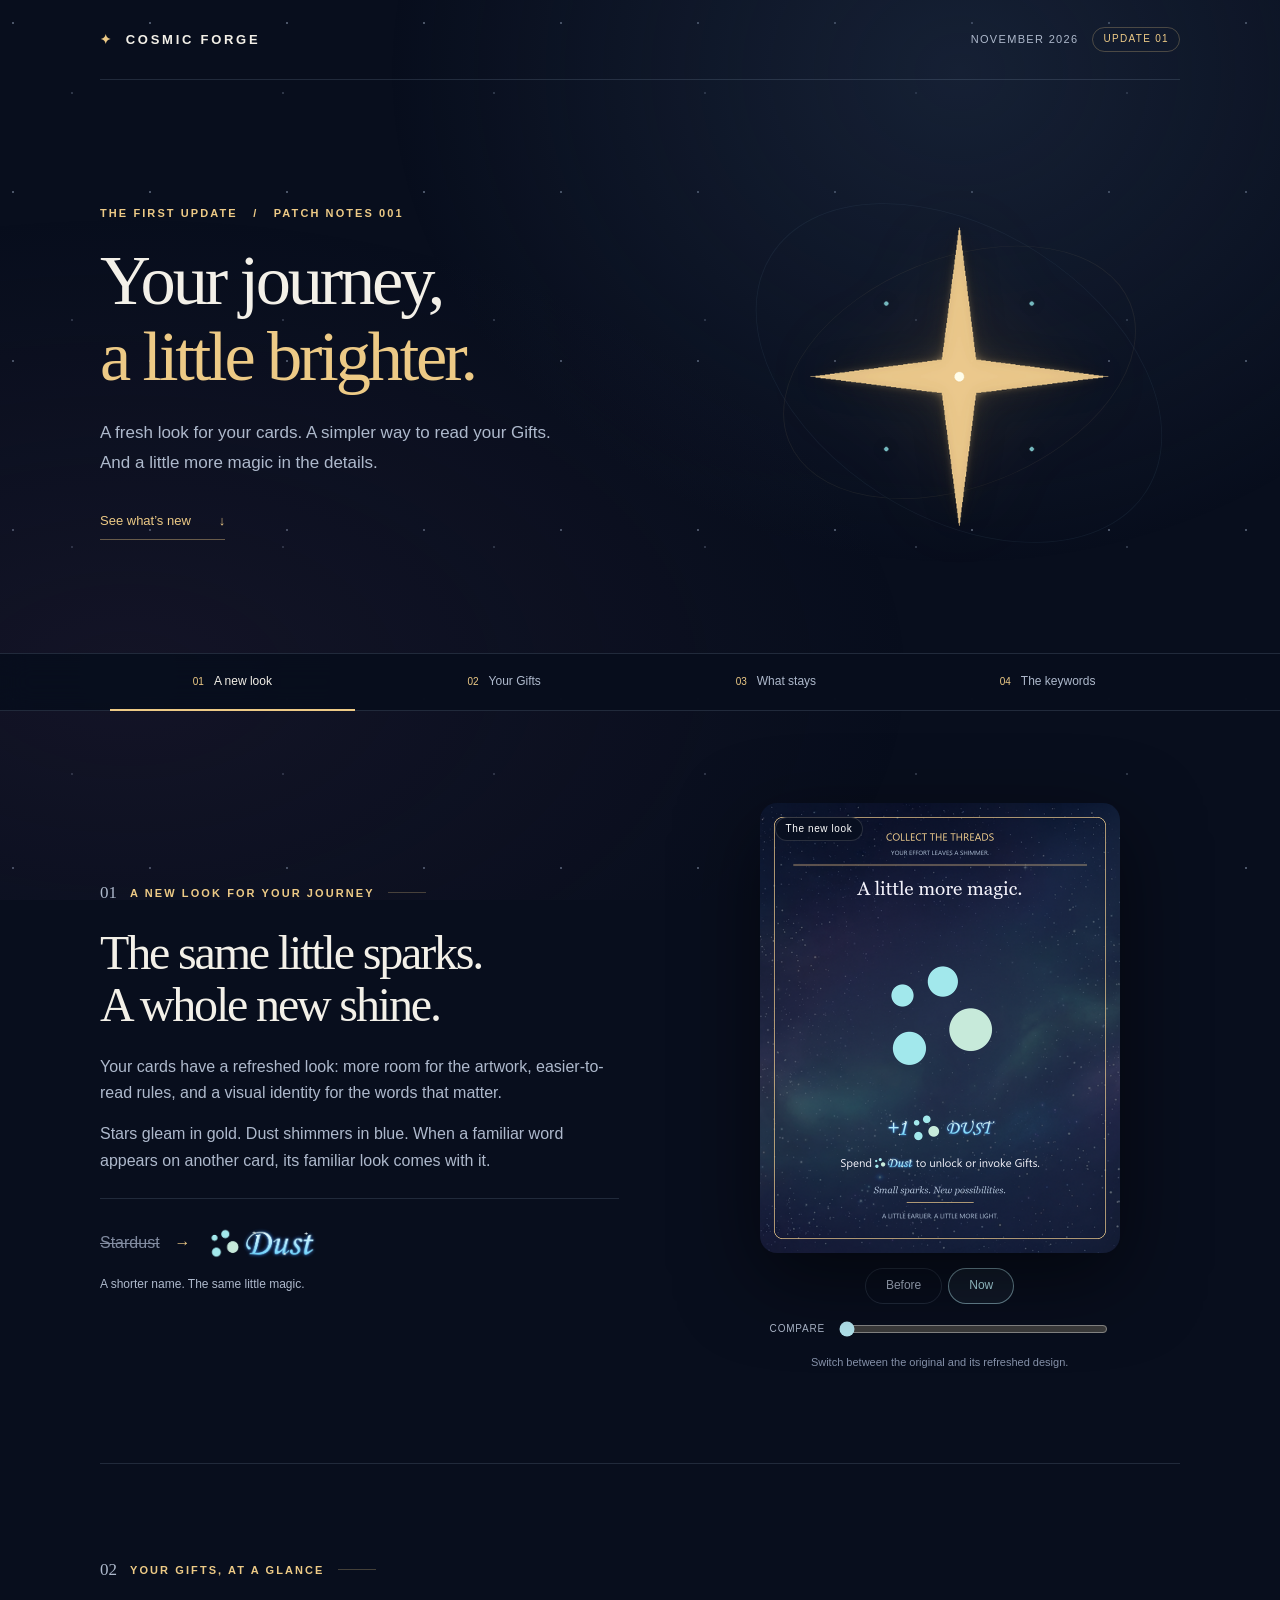
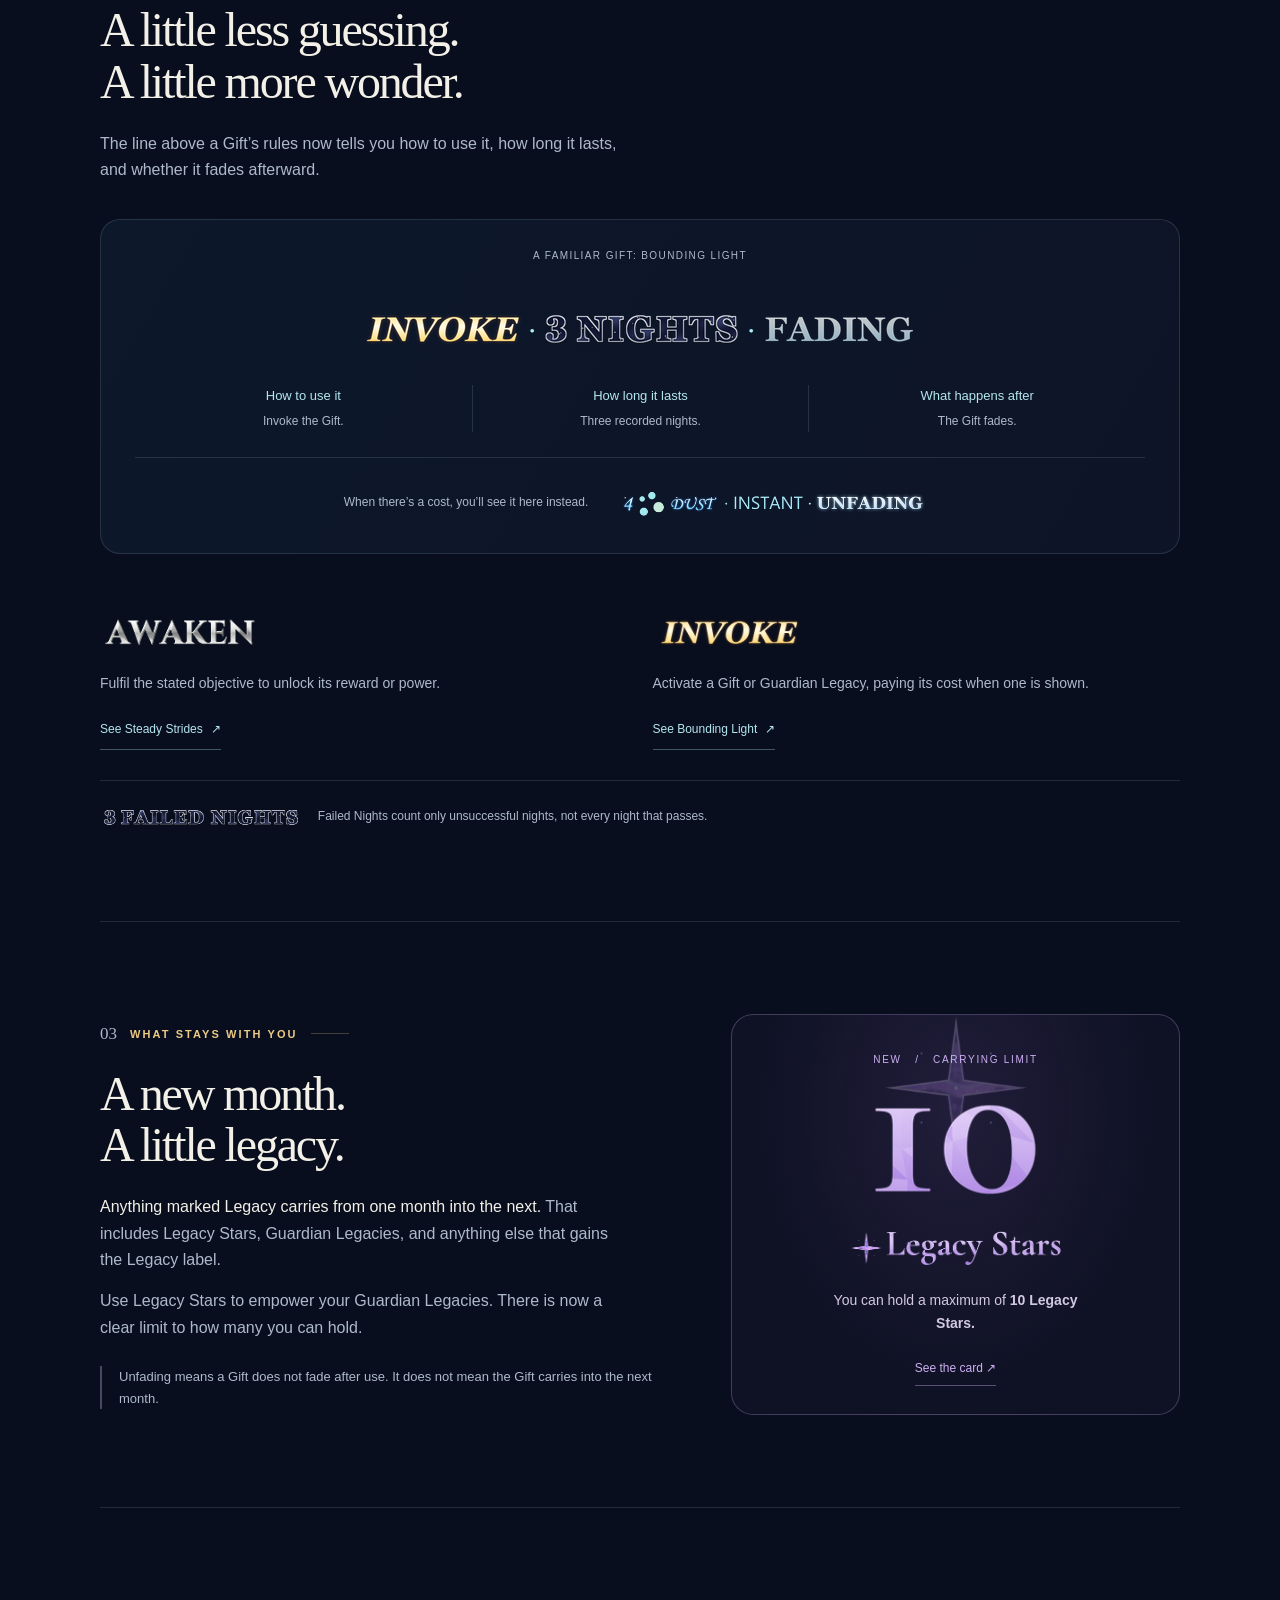
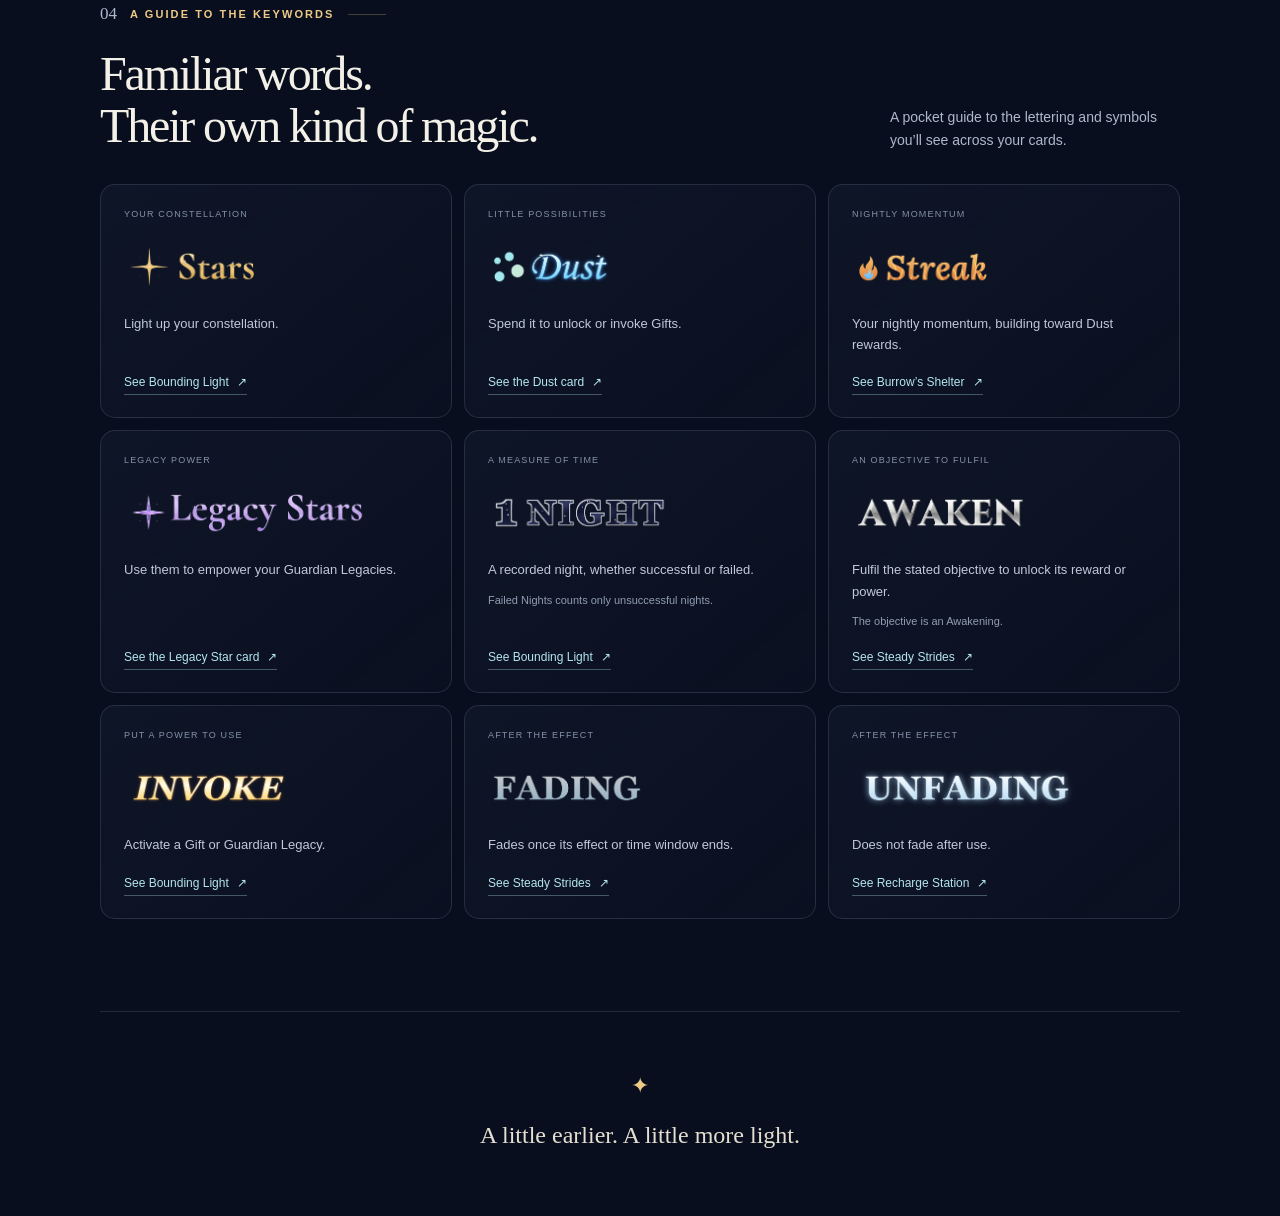
==== 001/index.html @ 2b16c1ec "Add card examples and permanent 001 patch-note URL Co-authored-by: Copilot App <223556219+Copilot@us" ====
<!doctype html>
<html lang="en">
<head>
  <meta charset="utf-8">
  <meta name="viewport" content="width=device-width, initial-scale=1">
  <meta name="color-scheme" content="dark">
  <title>Cosmic Forge - The first update</title>
  <style>
    :root{--bg:#080e1d;--ink:#f3f0e8;--muted:#aeb9cc;--gold:#edca86;--ice:#b4e6f0;--violet:#ceb0f5;--line:rgba(182,205,232,.15)}
    *{box-sizing:border-box}[hidden]{display:none!important}html{scroll-behavior:smooth;scroll-padding-top:96px}body{margin:0;background:var(--bg);color:var(--ink);font-family:"Segoe UI",Arial,sans-serif;font-size:16px;line-height:1.65}
    body:before{content:"";position:fixed;inset:0;pointer-events:none;z-index:-1;background:radial-gradient(ellipse at 75% 8%,#26365077,transparent 42%),radial-gradient(ellipse at 10% 75%,#33264244,transparent 48%),radial-gradient(1px 1px at 13px 23px,#d2e4ff55 99%,transparent) 0 0/137px 169px,radial-gradient(1px 1px at 72px 93px,#d2e4ff30 99%,transparent) 0 0/211px 227px}
    a{color:inherit;text-decoration:none}button,input{font:inherit}button{cursor:pointer}button:focus-visible,a:focus-visible,input:focus-visible{outline:2px solid var(--ice);outline-offset:6px}button{color:inherit}img{display:block;max-width:100%;height:auto}
    .shell{width:min(1080px,calc(100% - 64px));margin:auto}.masthead{display:flex;align-items:center;justify-content:space-between;gap:16px;padding:27px 0;border-bottom:1px solid var(--line)}
    .brand{font-size:13px;letter-spacing:.21em;font-weight:600}.brand i{font-style:normal;color:var(--gold);margin-right:12px}.edition{display:flex;align-items:center;gap:14px;color:var(--muted);font-size:11px;letter-spacing:.12em}
    .draft{border:1px solid #edca8644;color:var(--gold);padding:3px 10px;border-radius:20px;font-size:10px}
    .hero{display:grid;grid-template-columns:1.4fr 1fr;align-items:center;gap:20px;padding:72px 0 60px;position:relative}
    .eyebrow,.step{font-size:11px;letter-spacing:.19em;text-transform:uppercase;font-weight:600;color:var(--gold)}h1,h2,h3,p{margin:0}
    h1,h2{font-family:Georgia,"Times New Roman",serif;font-weight:400;letter-spacing:-.045em;line-height:1.08}h1{font-size:clamp(44px,5.5vw,74px);margin:20px 0 24px}h1 em{font-style:normal;color:var(--gold)}
    .intro{font-size:17px;max-width:470px;color:var(--muted);line-height:1.75}.start{display:inline-flex;align-items:center;gap:28px;border-bottom:1px solid #edca8666;padding:8px 0;margin-top:24px;font-size:13px;color:var(--gold)}
    .hero-art{position:relative;display:grid;place-items:center;aspect-ratio:1}.hero-art:before,.hero-art:after{content:"";position:absolute;border:1px solid #dfc68914;border-radius:50%;width:83%;height:83%;transform:rotate(-22deg) scaleY(.62)}
    .hero-art:after{width:100%;height:100%;transform:rotate(32deg) scaleY(.65);border-color:#a3d5ff10}.hero-art img{width:100%;filter:drop-shadow(0 0 40px #d6a44926);animation:float 8s ease-in-out infinite}
    @keyframes float{50%{transform:translateY(-9px)}}.chapter-nav{position:sticky;top:0;z-index:5;background:#080e1df2;backdrop-filter:blur(14px);border-block:1px solid var(--line)}
    .chapter-nav .shell{display:flex;gap:7px;justify-content:space-between}.chapter-nav a{flex:1;padding:18px 10px;font-size:12px;color:var(--muted);text-align:center;position:relative;white-space:nowrap}
    .chapter-nav a span{color:var(--gold);font-size:10px;margin-right:10px}.chapter-nav a:hover,.chapter-nav a[aria-current="true"]{color:var(--ink)}
    .chapter-nav a[aria-current="true"]:after{content:"";height:2px;background:var(--gold);position:absolute;bottom:-1px;left:10px;right:10px}.progress{height:2px;position:absolute;bottom:-2px;left:0;background:var(--ice);width:0}
    section.chapter{padding:92px 0;border-bottom:1px solid var(--line)}.step{display:flex;align-items:center;gap:13px;margin-bottom:20px}.step b{font-family:Georgia,serif;font-size:17px;font-weight:400;letter-spacing:0;color:var(--muted)}.step:after{content:"";width:38px;height:1px;background:#edca8644}
    h2{font-size:clamp(34px,4vw,48px);margin-bottom:23px;max-width:600px}.body-copy{color:var(--muted);max-width:530px}.body-copy + .body-copy{margin-top:15px}.split{display:grid;grid-template-columns:1.08fr 1fr;gap:80px;align-items:center}
    .comparison-wrap{max-width:360px;width:100%;margin:auto}.comparison{position:relative;aspect-ratio:4/5;border-radius:17px;overflow:hidden;box-shadow:0 25px 80px #0008;--reveal:0%}
    .comparison img{width:100%;height:100%;object-fit:contain}.comparison .old{position:absolute;inset:0;clip-path:inset(0 calc(100% - var(--reveal)) 0 0)}
    .comparison-label{position:absolute;top:14px;left:15px;z-index:1;background:#090f20de;border:1px solid #fff2;border-radius:20px;padding:3px 10px;font-size:10px;letter-spacing:.06em;color:#fff}
    .divider{position:absolute;top:0;bottom:0;left:var(--reveal);width:1px;background:#fff9;pointer-events:none;opacity:0}.comparison[data-comparing="true"] .divider{opacity:1}
    .compare-controls{display:flex;justify-content:center;gap:6px;padding-top:15px}.compare-controls button{background:none;border:1px solid var(--line);color:var(--muted);padding:7px 20px;border-radius:30px;font-size:12px}
    .compare-controls button[aria-pressed="true"]{border-color:#b4e6f088;background:#b4e6f00e;color:var(--ice)}.slider-label{display:flex;align-items:center;gap:12px;font-size:10px;letter-spacing:.08em;color:var(--muted);margin:15px 10px 0}
    .slider-label input{min-width:0;flex:1;width:100%;accent-color:var(--ice)}.rename{display:flex;flex-wrap:wrap;align-items:center;gap:15px;padding:20px 0 0;margin-top:24px;border-top:1px solid var(--line)}
    .rename del{color:#818ba0;font-size:16px}.rename span{color:var(--gold)}.rename img{height:49px;width:auto}.rename small{flex-basis:100%;color:var(--muted);font-size:12px;margin-top:-8px}
    .caption{font-size:11px;color:#8591a9;text-align:center;margin-top:14px}.gift-header{max-width:600px}.usage-panel{margin-top:36px;border:1px solid var(--line);border-radius:20px;background:linear-gradient(120deg,#101e33aa,#11182caa);padding:28px 34px}
    .example-label{font-size:10px;letter-spacing:.14em;color:var(--muted);text-transform:uppercase;text-align:center;margin-bottom:20px}.usage-art{width:min(610px,100%);margin:0 auto}
    .usage-explain{display:grid;grid-template-columns:repeat(3,1fr);text-align:center;margin-top:15px}.usage-explain div{padding:0 14px;color:var(--muted);font-size:13px}.usage-explain div + div{border-left:1px solid var(--line)}
    .usage-explain strong{display:block;color:var(--ice);font-weight:500;font-size:13px;margin-bottom:4px}.usage-explain small{font-size:12px}.paid-example{display:flex;align-items:center;justify-content:center;flex-wrap:wrap;gap:18px;border-top:1px solid var(--line);margin-top:25px;padding-top:22px}
    .paid-example span{font-size:12px;color:var(--muted);max-width:260px}.paid-example img{width:330px;max-width:100%}.action-pair{display:grid;grid-template-columns:1fr 1fr;gap:25px;margin-top:30px}
    .action-pair article{padding:24px 0 0}.action-pair img{height:49px;width:auto;margin-bottom:15px}.action-pair p{font-size:14px;color:var(--muted)}
    .night-note{display:flex;align-items:center;gap:16px;flex-wrap:wrap;margin-top:30px;padding-top:25px;border-top:1px solid var(--line);font-size:12px;color:var(--muted)}
    .night-note img{height:23px;width:auto}.legacy-layout{display:grid;grid-template-columns:1.25fr 1fr;gap:70px;align-items:center}.legacy-copy strong{color:var(--ink);font-weight:500}
    .cap-card{position:relative;isolation:isolate;overflow:hidden;padding:37px 30px 28px;border:1px solid #ceb0f544;border-radius:22px;text-align:center;background:radial-gradient(ellipse at 50% 24%,#69509233,transparent 64%),#18162b88}
    .cap-card .legacy-art{position:absolute;inset:-30px auto auto 50%;transform:translateX(-50%);width:210px;opacity:.25;z-index:-1}
    .new-rule{font-size:10px;color:var(--violet);letter-spacing:.17em}.ten{height:119px;width:auto;margin:22px auto 15px}.legacy-name{height:49px;width:auto;margin:auto;max-width:100%;object-fit:contain}
    .cap-text{margin-top:16px;font-size:14px;color:#d3c9e4;max-width:250px;margin-inline:auto}.card-button{border:0;border-bottom:1px solid #ceb0f566;background:none;color:var(--violet);font-size:12px;padding:6px 0;margin-top:18px}
    .card-link{display:inline-flex;align-items:center;gap:8px;align-self:flex-start;min-height:40px;margin-top:14px;border-bottom:1px solid #b4e6f055;color:var(--ice);font-size:12px;line-height:1.5}.card-link:hover{color:var(--ink);border-color:var(--ice)}a.card-button{display:inline-block}
    .legacy-warning{margin-top:25px;padding-left:17px;border-left:2px solid #ceb0f555;color:var(--muted);font-size:13px}.index-intro{display:flex;align-items:end;justify-content:space-between;gap:20px;margin-bottom:32px}
    .index-intro h2{margin-bottom:0}.index-intro p{font-size:14px;color:var(--muted);max-width:290px}.keyword-grid{display:grid;grid-template-columns:repeat(3,minmax(0,1fr));gap:12px}
    .keyword{display:flex;flex-direction:column;border:1px solid var(--line);border-radius:15px;padding:22px 23px;background:linear-gradient(140deg,#18223766,#14162a44);transition:border-color .2s,transform .2s}.keyword .card-link{margin-top:auto;padding-top:15px}.keyword .keyword-image{align-self:flex-start}
    .keyword:hover{border-color:#d9c59866;transform:translateY(-3px)}.keyword-kind{font-size:9px;letter-spacing:.13em;color:#8592aa;text-transform:uppercase;margin-bottom:18px}
    .keyword-image{height:54px;width:auto;max-width:100%;object-fit:contain;object-position:left;margin-bottom:19px}.keyword p{font-size:13px;line-height:1.65;color:#c1c9d8}.keyword small{display:block;margin-top:10px;color:#919db1;font-size:11px}
    .closing{padding:56px 0 48px;text-align:center}.closing .closing-star{color:var(--gold);font-size:22px}.closing p{font-family:Georgia,serif;font-size:24px;margin:12px 0;color:#e5dfd1}
    dialog{background:#070c18;border:1px solid #cbb3e650;border-radius:18px;padding:18px;max-width:min(660px,94vw);max-height:94dvh;color:var(--ink)}
    dialog::backdrop{background:#030712dd;backdrop-filter:blur(8px)}dialog img{max-height:78dvh;width:auto;margin:auto;border-radius:10px}dialog form{text-align:right;margin-bottom:12px}dialog button{background:#232437;border:1px solid var(--line);border-radius:20px;padding:6px 15px;font-size:12px}
    .dialog-toolbar{display:flex;align-items:center;justify-content:space-between;gap:18px;margin-bottom:12px}.dialog-toolbar h3{font-size:14px;color:var(--ice);font-weight:500}.dialog-toolbar form{margin:0;flex-shrink:0}.card-status{padding:25px 15px;text-align:center;color:var(--muted);font-size:13px}.card-status a{color:var(--ice);text-decoration:underline}
    @media(max-width:850px){.split{gap:38px}.legacy-layout{gap:35px}.hero{gap:0}.keyword{padding:20px 18px}.keyword-image{height:44px}.shell{width:calc(100% - 40px)}.chapter-nav a span{margin-right:6px}}
    @media(max-width:620px){body{font-size:15px}.shell{width:calc(100% - 36px)}.masthead{padding:20px 0}.brand{font-size:10px;letter-spacing:.14em}.edition{font-size:9px;gap:8px}.edition .date{display:none}
      .hero{padding:42px 0 32px;display:block}.hero-copy{position:relative;z-index:1}.hero-art{position:absolute;width:165px;right:8px;top:8px;opacity:.5}.hero .eyebrow{padding-right:105px;max-width:260px;font-size:9px}
      h1{font-size:47px;margin:23px 0 21px;max-width:350px}.intro{font-size:15px;max-width:310px}.start{margin-top:18px}.chapter-nav .shell{width:100%;gap:0}.chapter-nav a{font-size:10px;padding:16px 3px}.chapter-nav a span{display:none}
      section.chapter{padding:55px 0}.step{font-size:10px;margin-bottom:17px}h2{font-size:36px}.split,.legacy-layout{grid-template-columns:1fr;gap:32px}.comparison-wrap{max-width:340px}
      .rename{margin-top:22px}.usage-panel{padding:23px 12px;margin-top:26px;border-radius:15px}.usage-explain div{padding:0 7px}.usage-explain strong{font-size:11px}.usage-explain small{font-size:10px;line-height:1.4;display:block}
      .usage-art{width:100%}.paid-example{gap:8px}.paid-example span{max-width:none;text-align:center;font-size:11px}.paid-example img{width:280px}.action-pair{gap:22px;margin-top:15px}.action-pair img{height:40px;object-fit:contain;object-position:left}.action-pair p{font-size:13px}
      .night-note{gap:10px;margin-top:22px;padding-top:20px}.night-note img{height:21px}.cap-card{width:100%;max-width:380px;margin:auto}.index-intro{display:block}.index-intro p{margin-top:19px;max-width:none}
      .keyword-grid{grid-template-columns:repeat(2,minmax(0,1fr));gap:9px}.keyword{padding:18px 13px}.keyword-image{height:40px;margin-bottom:13px}.keyword-kind{font-size:8px;letter-spacing:.09em;margin-bottom:12px}.keyword p{font-size:12px}.keyword small{font-size:10px}
      .keyword:nth-child(4){grid-column:1/-1;order:1}.keyword:nth-child(n+6){order:2}.closing{padding:40px 0}.closing p{font-size:20px}
    }
    @media(prefers-reduced-motion:reduce){html{scroll-behavior:auto}.hero-art img{animation:none}.keyword{transition:none}}
    @media print{.chapter-nav,.draft,.compare-controls,.slider-label,.start,.card-button,.card-link{display:none}body{background:#080e1d;print-color-adjust:exact}section.chapter{break-inside:avoid}.hero-art img{animation:none}}
  </style>
</head>
<body>
  <header class="shell masthead">
    <a class="brand" href="#top"><i aria-hidden="true">&#10022;</i>COSMIC FORGE</a>
    <div class="edition"><span class="date">NOVEMBER 2026</span><span class="draft">UPDATE 01</span></div>
  </header>
  <main id="top">
    <div class="shell hero">
      <div class="hero-copy">
        <p class="eyebrow">The first update &nbsp; / &nbsp; Patch notes 001</p>
        <h1>Your journey,<br><em>a little brighter.</em></h1>
        <p class="intro">A fresh look for your cards. A simpler way to read your Gifts. And a little more magic in the details.</p>
        <a class="start" href="#look">See what&rsquo;s new <span aria-hidden="true">&#8595;</span></a>
      </div>
      <div class="hero-art" aria-hidden="true"><img src="../assets/hero-star.png" alt="" width="580" height="560"></div>
    </div>
    <nav class="chapter-nav" aria-label="Patch-note chapters">
      <div class="shell">
        <a href="#look" aria-current="true"><span>01</span>A new look</a>
        <a href="#gifts"><span>02</span>Your Gifts</a>
        <a href="#legacy"><span>03</span>What stays</a>
        <a href="#keywords"><span>04</span>The keywords</a>
      </div>
      <div class="progress" aria-hidden="true"></div>
    </nav>
    <div class="shell">
      <section class="chapter" id="look" aria-labelledby="look-title">
        <div class="split">
          <div>
            <div class="step"><b>01</b>A new look for your journey</div>
            <h2 id="look-title">The same little sparks.<br>A whole new shine.</h2>
            <p class="body-copy">Your cards have a refreshed look: more room for the artwork, easier-to-read rules, and a visual identity for the words that matter.</p>
            <p class="body-copy">Stars gleam in gold. Dust shimmers in blue. When a familiar word appears on another card, its familiar look comes with it.</p>
            <div class="rename">
              <del>Stardust</del><span aria-hidden="true">&#8594;</span>
              <img src="../assets/word-dust.png" alt="Dust">
              <small>A shorter name. The same little magic.</small>
            </div>
          </div>
          <figure class="comparison-wrap">
            <div class="comparison" id="comparison">
              <img src="../assets/dust-now.png" alt="The refreshed Dust card, with cyan lettering and a four-dot resource icon." width="720" height="900">
              <img class="old" src="../assets/dust-before.png" alt="The original Stardust card, with its original plain gold reward line." width="720" height="900">
              <span class="comparison-label" id="comparison-label">The new look</span><span class="divider" aria-hidden="true"></span>
            </div>
            <div class="compare-controls" role="group" aria-label="Choose a card version">
              <button type="button" data-position="100" aria-pressed="false">Before</button>
              <button type="button" data-position="0" aria-pressed="true">Now</button>
            </div>
            <label class="slider-label">COMPARE<input id="comparison-range" type="range" min="0" max="100" value="0" aria-label="Amount of the original card revealed"></label>
            <figcaption class="caption">Switch between the original and its refreshed design.</figcaption>
          </figure>
        </div>
      </section>
      <section class="chapter" id="gifts" aria-labelledby="gift-title">
        <div class="gift-header">
          <div class="step"><b>02</b>Your Gifts, at a glance</div>
          <h2 id="gift-title">A little less guessing.<br>A little more wonder.</h2>
          <p class="body-copy">The line above a Gift&rsquo;s rules now tells you how to use it, how long it lasts, and whether it fades afterward.</p>
        </div>
        <div class="usage-panel">
          <p class="example-label">A familiar Gift: Bounding Light</p>
          <img class="usage-art" src="../assets/gift-usage.png" alt="Invoke, 3 Nights, Fading">
          <div class="usage-explain">
            <div><strong>How to use it</strong><small>Invoke the Gift.</small></div>
            <div><strong>How long it lasts</strong><small>Three recorded nights.</small></div>
            <div><strong>What happens after</strong><small>The Gift fades.</small></div>
          </div>
          <div class="paid-example">
            <span>When there&rsquo;s a cost, you&rsquo;ll see it here instead.</span>
            <img src="../assets/paid-usage.png" alt="Recharge Station: 4 Dust, Instant, Unfading">
          </div>
        </div>
        <div class="action-pair">
          <article><img src="../assets/word-awaken.png" alt="Awaken"><p>Fulfil the stated objective to unlock its reward or power.</p><a class="card-link" href="../assets/steady-strides.png" data-card-title="Steady Strides">See Steady Strides <span aria-hidden="true">&#8599;</span></a></article>
          <article><img src="../assets/word-invoke.png" alt="Invoke"><p>Activate a Gift or Guardian Legacy, paying its cost when one is shown.</p><a class="card-link" href="../assets/bounding-light.png" data-card-title="Bounding Light">See Bounding Light <span aria-hidden="true">&#8599;</span></a></article>
        </div>
        <div class="night-note"><img src="../assets/word-failed-nights.png" alt="3 Failed Nights"><span>Failed Nights count only unsuccessful nights, not every night that passes.</span></div>
      </section>
      <section class="chapter" id="legacy" aria-labelledby="legacy-title">
        <div class="legacy-layout">
          <div class="legacy-copy">
            <div class="step"><b>03</b>What stays with you</div>
            <h2 id="legacy-title">A new month.<br>A little legacy.</h2>
            <p class="body-copy"><strong>Anything marked Legacy carries from one month into the next.</strong> That includes Legacy Stars, Guardian Legacies, and anything else that gains the Legacy label.</p>
            <p class="body-copy">Use Legacy Stars to empower your Guardian Legacies. There is now a clear limit to how many you can hold.</p>
            <p class="legacy-warning">Unfading means a Gift does not fade after use. It does not mean the Gift carries into the next month.</p>
          </div>
          <div class="cap-card">
            <img class="legacy-art" src="../assets/legacy-art.png" alt="" aria-hidden="true">
            <p class="new-rule">NEW &nbsp; / &nbsp; CARRYING LIMIT</p>
            <img class="ten" src="../assets/legacy-ten.png" alt="10">
            <img class="legacy-name" src="../assets/word-legacy-stars.png" alt="Legacy Stars">
            <p class="cap-text">You can hold a maximum of <strong>10 Legacy Stars.</strong></p>
            <a class="card-button" id="open-legacy" href="../assets/legacy-star-card.png" data-card-title="Legacy Star">See the card <span aria-hidden="true">&#8599;</span></a>
          </div>
        </div>
      </section>
      <section class="chapter" id="keywords" aria-labelledby="keyword-title">
        <div class="step"><b>04</b>A guide to the keywords</div>
        <div class="index-intro"><h2 id="keyword-title">Familiar words.<br>Their own kind of magic.</h2><p>A pocket guide to the lettering and symbols you&rsquo;ll see across your cards.</p></div>
        <div class="keyword-grid">
          <article class="keyword"><div class="keyword-kind">Your constellation</div><img class="keyword-image" src="../assets/word-stars.png" alt="Stars"><p>Light up your constellation.</p><a class="card-link" href="../assets/bounding-light.png" data-card-title="Bounding Light">See Bounding Light <span aria-hidden="true">&#8599;</span></a></article>
          <article class="keyword"><div class="keyword-kind">Little possibilities</div><img class="keyword-image" src="../assets/word-dust.png" alt="Dust"><p>Spend it to unlock or invoke Gifts.</p><a class="card-link" href="../assets/dust-now.png" data-card-title="Dust">See the Dust card <span aria-hidden="true">&#8599;</span></a></article>
          <article class="keyword"><div class="keyword-kind">Nightly momentum</div><img class="keyword-image" src="../assets/word-streak.png" alt="Streak"><p>Your nightly momentum, building toward Dust rewards.</p><a class="card-link" href="../assets/burrows-shelter.png" data-card-title="Burrow's Shelter">See Burrow&rsquo;s Shelter <span aria-hidden="true">&#8599;</span></a></article>
          <article class="keyword"><div class="keyword-kind">Legacy power</div><img class="keyword-image" src="../assets/word-legacy-stars.png" alt="Legacy Stars"><p>Use them to empower your Guardian Legacies.</p><a class="card-link" href="../assets/legacy-star-card.png" data-card-title="Legacy Star">See the Legacy Star card <span aria-hidden="true">&#8599;</span></a></article>
          <article class="keyword"><div class="keyword-kind">A measure of time</div><img class="keyword-image" src="../assets/word-night.png" alt="1 Night"><p>A recorded night, whether successful or failed.</p><small>Failed Nights counts only unsuccessful nights.</small><a class="card-link" href="../assets/bounding-light.png" data-card-title="Bounding Light">See Bounding Light <span aria-hidden="true">&#8599;</span></a></article>
          <article class="keyword"><div class="keyword-kind">An objective to fulfil</div><img class="keyword-image" src="../assets/word-awaken.png" alt="Awaken"><p>Fulfil the stated objective to unlock its reward or power.</p><small>The objective is an Awakening.</small><a class="card-link" href="../assets/steady-strides.png" data-card-title="Steady Strides">See Steady Strides <span aria-hidden="true">&#8599;</span></a></article>
          <article class="keyword"><div class="keyword-kind">Put a power to use</div><img class="keyword-image" src="../assets/word-invoke.png" alt="Invoke"><p>Activate a Gift or Guardian Legacy.</p><a class="card-link" href="../assets/bounding-light.png" data-card-title="Bounding Light">See Bounding Light <span aria-hidden="true">&#8599;</span></a></article>
          <article class="keyword"><div class="keyword-kind">After the effect</div><img class="keyword-image" src="../assets/word-fading.png" alt="Fading"><p>Fades once its effect or time window ends.</p><a class="card-link" href="../assets/steady-strides.png" data-card-title="Steady Strides">See Steady Strides <span aria-hidden="true">&#8599;</span></a></article>
          <article class="keyword"><div class="keyword-kind">After the effect</div><img class="keyword-image" src="../assets/word-unfading.png" alt="Unfading"><p>Does not fade after use.</p><a class="card-link" href="../assets/recharge-station.png" data-card-title="Recharge Station">See Recharge Station <span aria-hidden="true">&#8599;</span></a></article>
        </div>
      </section>
      <footer class="closing">
        <span class="closing-star" aria-hidden="true">&#10022;</span>
        <p>A little earlier. A little more light.</p>
      </footer>
    </div>
  </main>
  <dialog id="card-dialog" aria-labelledby="card-title">
    <div class="dialog-toolbar"><h3 id="card-title">Legacy Star</h3><form method="dialog"><button>Close card</button></form></div>
    <p class="card-status" id="card-loading" role="status" hidden>Opening card&hellip;</p>
    <p class="card-status" id="card-error" role="alert" hidden>This card could not be loaded. <a id="open-card-direct" href="../assets/legacy-star-card.png">Open the image directly.</a></p>
    <img id="card-image" src="../assets/legacy-star-card.png" alt="Legacy Star card" width="720" height="900">
  </dialog>
  <script>
    const comparison = document.querySelector('#comparison');
    const range = document.querySelector('#comparison-range');
    const comparisonLabel = document.querySelector('#comparison-label');
    const controls = [...document.querySelectorAll('[data-position]')];
    function reveal(value) {
      const position = Math.min(100, Math.max(0, Number(value)));
      comparison.style.setProperty('--reveal', `${position}%`);
      comparison.dataset.comparing = String(position > 0 && position < 100);
      comparisonLabel.textContent = position === 0 ? 'The new look' : position === 100 ? 'The original' : 'Original / New';
      range.value = String(position);
      controls.forEach(button => button.setAttribute('aria-pressed', String(Number(button.dataset.position) === position)));
    }
    range.addEventListener('input', event => reveal(event.target.value));
    controls.forEach(button => button.addEventListener('click', () => reveal(button.dataset.position)));
    const sections = [...document.querySelectorAll('section.chapter')];
    const links = [...document.querySelectorAll('.chapter-nav a')];
    let queued = false;
    function updatePosition() {
      const current = sections.filter(section => section.getBoundingClientRect().top < 180).at(-1) || sections[0];
      links.forEach(link => link.setAttribute('aria-current', String(link.hash === `#${current.id}`)));
      const distance = document.documentElement.scrollHeight - innerHeight;
      document.querySelector('.progress').style.width = `${distance > 0 ? Math.min(100, scrollY / distance * 100) : 100}%`;
      queued = false;
    }
    addEventListener('scroll', () => { if (!queued) { queued = true; requestAnimationFrame(updatePosition); } }, {passive:true});
    addEventListener('resize', updatePosition);
    addEventListener('load', updatePosition);
    const cardDialog = document.querySelector('#card-dialog');
    const cardImage = document.querySelector('#card-image');
    const cardLoading = document.querySelector('#card-loading');
    const cardError = document.querySelector('#card-error');
    function showCardResult() {
      const loaded = cardImage.naturalWidth > 0;
      cardLoading.hidden = true;
      cardImage.hidden = !loaded;
      cardError.hidden = loaded;
    }
    cardImage.addEventListener('load', showCardResult);
    cardImage.addEventListener('error', showCardResult);
    document.querySelectorAll('a[data-card-title]').forEach(link => {
      link.addEventListener('click', event => {
        if (event.defaultPrevented || event.button !== 0 || event.ctrlKey || event.metaKey || event.shiftKey || event.altKey) return;
        event.preventDefault();
        document.querySelector('#card-title').textContent = link.dataset.cardTitle;
        document.querySelector('#open-card-direct').href = link.href;
        cardLoading.hidden = false;
        cardError.hidden = true;
        cardImage.hidden = true;
        cardImage.alt = `${link.dataset.cardTitle} card`;
        cardImage.src = link.href;
        cardDialog.showModal();
        if (cardImage.complete) showCardResult();
      });
    });
    cardDialog.addEventListener('click', event => {
      if (event.target === cardDialog) {
        const box = cardDialog.getBoundingClientRect();
        if (event.clientX < box.left || event.clientX > box.right || event.clientY < box.top || event.clientY > box.bottom) cardDialog.close();
      }
    });
  </script>
</body>
</html>
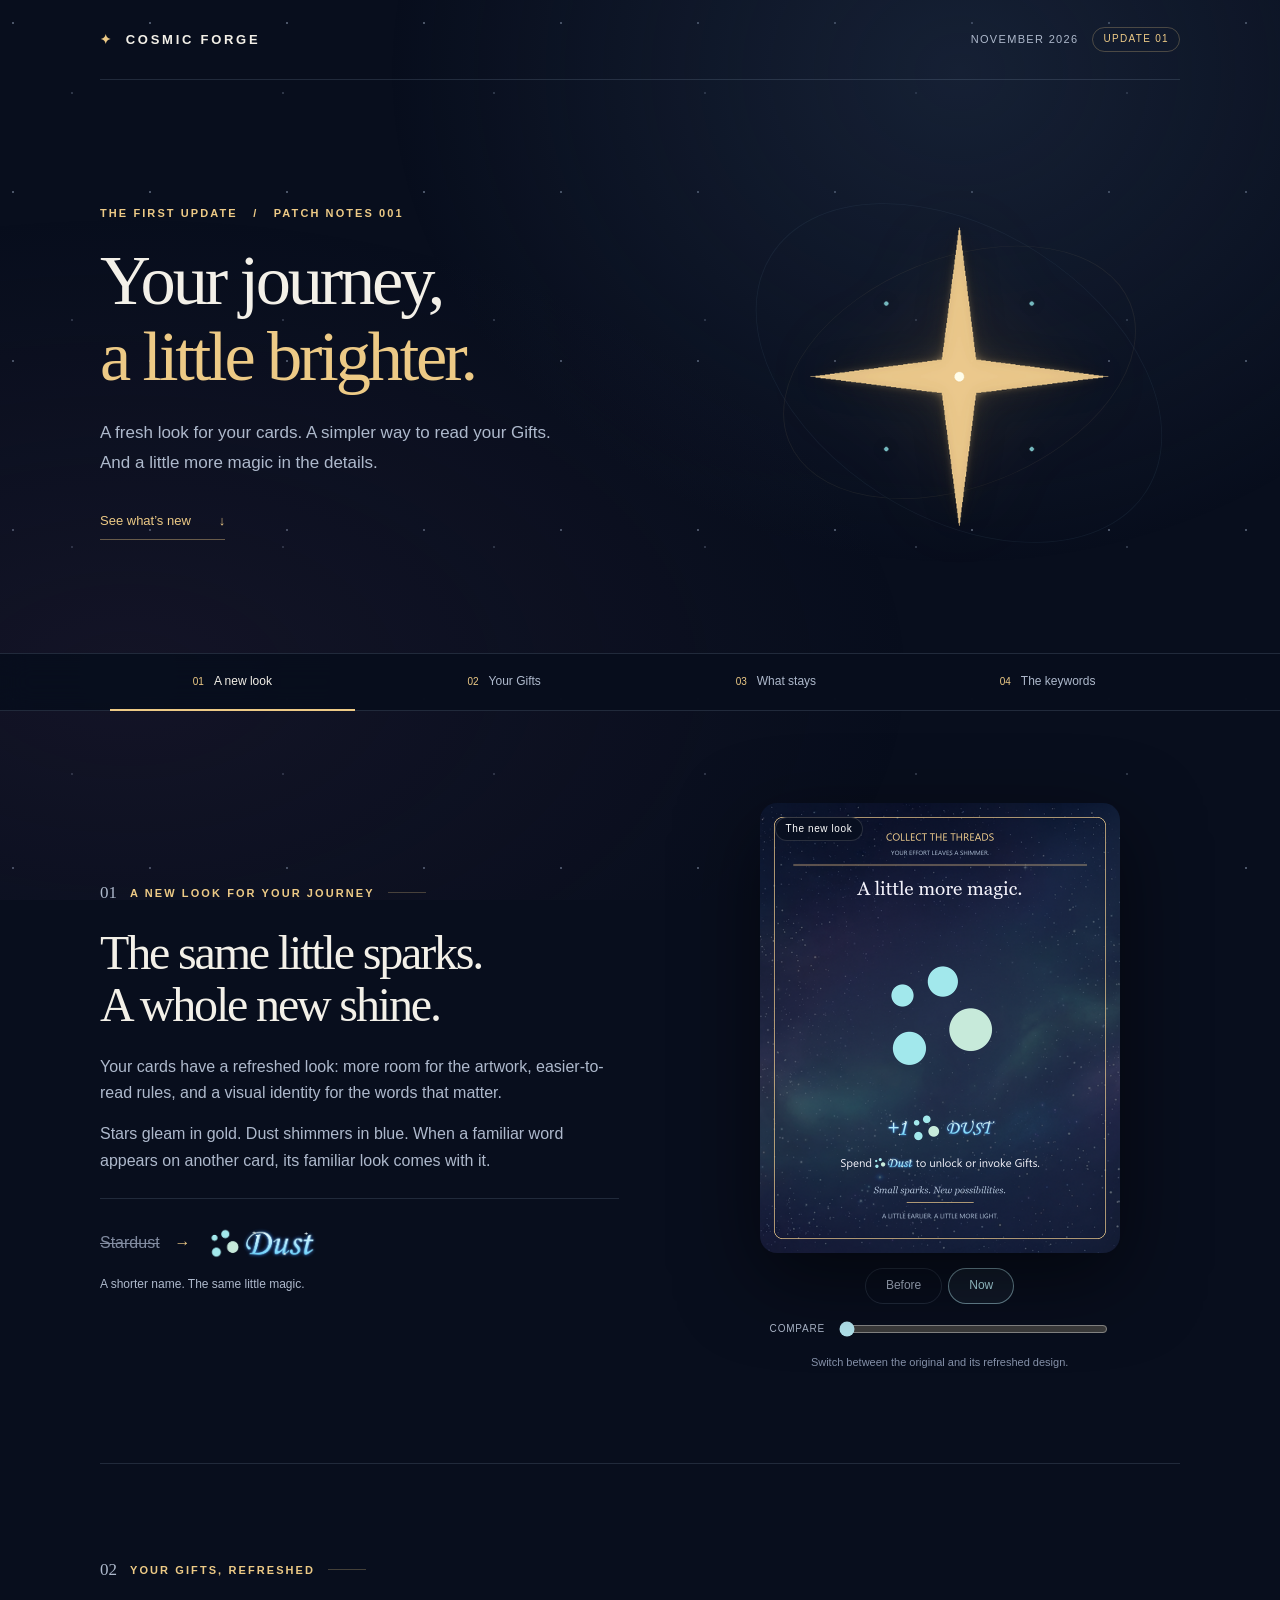
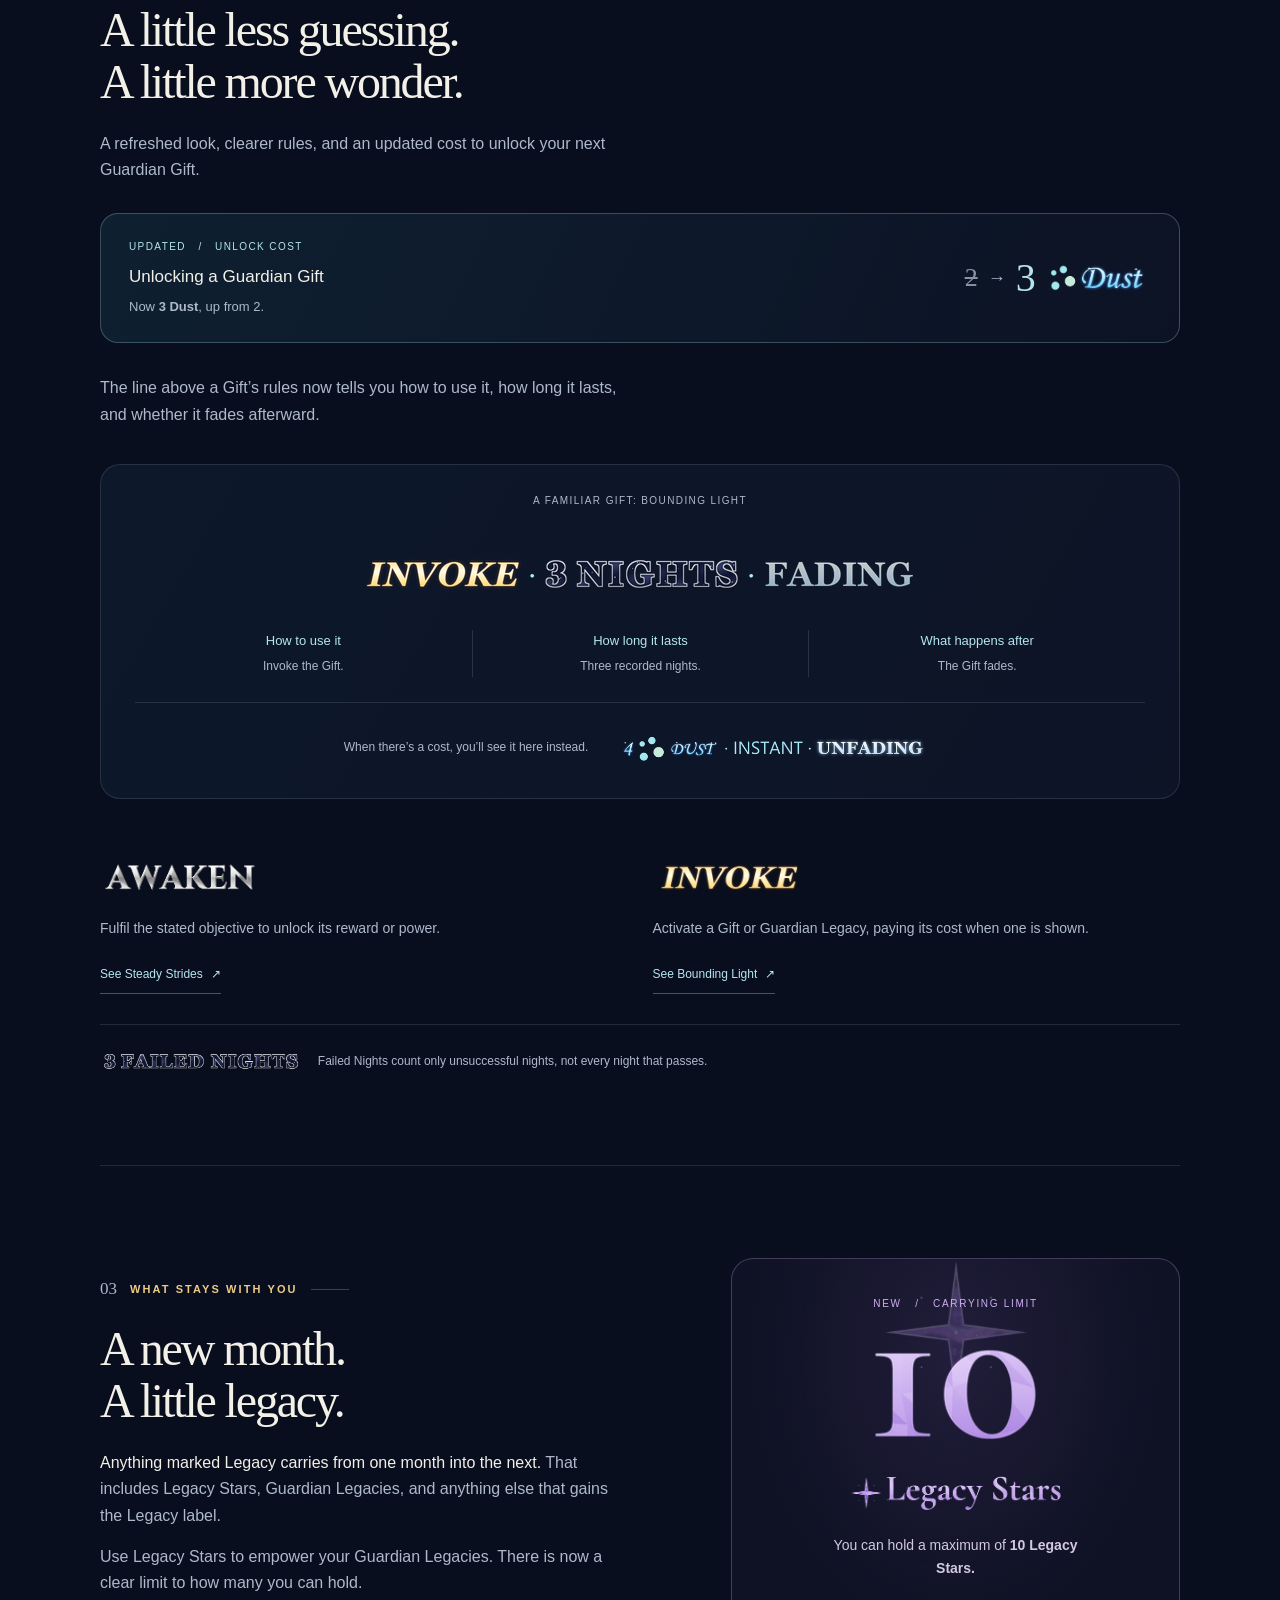
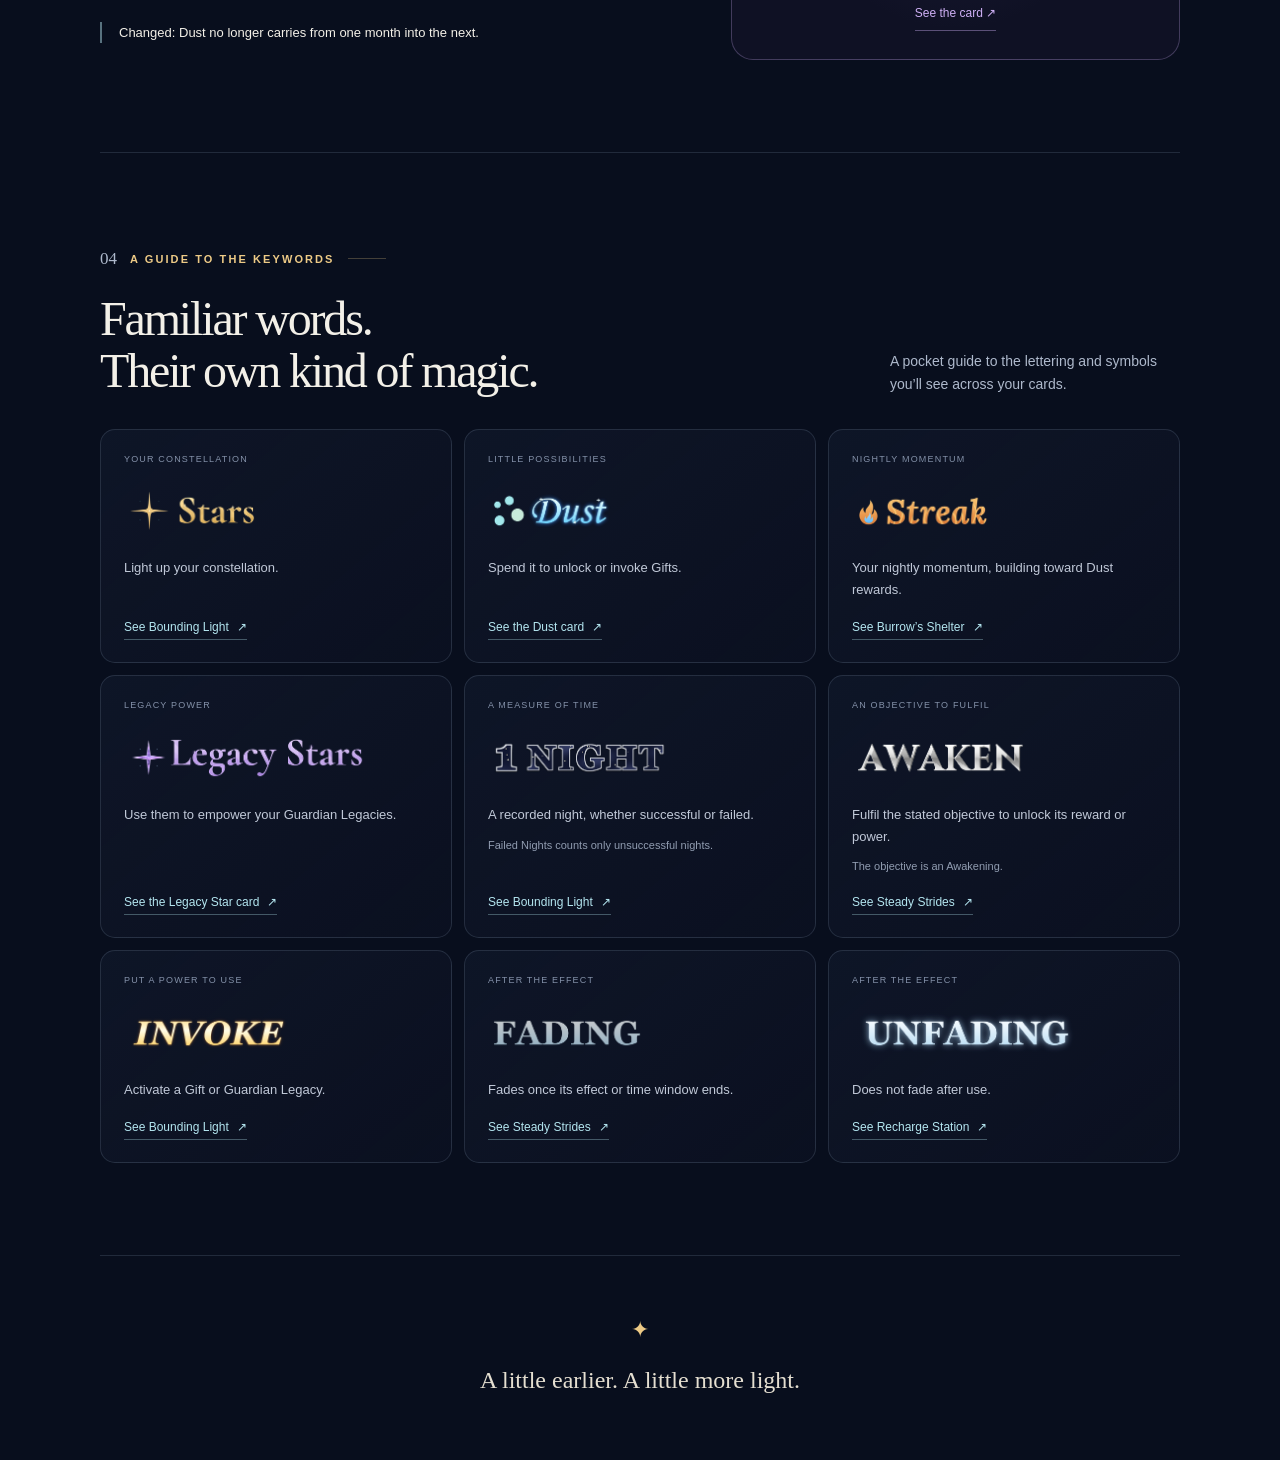
==== commit 9be0c5f2: "Add hidden 002 surprise and announce Dust rule changes Co-authored-by: Copilot App <223556219+Copilo" ====
--- a/001/index.html
+++ b/001/index.html
@@ -35,6 +35,7 @@
     .rename del{color:#818ba0;font-size:16px}.rename span{color:var(--gold)}.rename img{height:49px;width:auto}.rename small{flex-basis:100%;color:var(--muted);font-size:12px;margin-top:-8px}
     .caption{font-size:11px;color:#8591a9;text-align:center;margin-top:14px}.gift-header{max-width:600px}.usage-panel{margin-top:36px;border:1px solid var(--line);border-radius:20px;background:linear-gradient(120deg,#101e33aa,#11182caa);padding:28px 34px}
     .example-label{font-size:10px;letter-spacing:.14em;color:var(--muted);text-transform:uppercase;text-align:center;margin-bottom:20px}.usage-art{width:min(610px,100%);margin:0 auto}
+    .unlock-note{display:flex;align-items:center;justify-content:space-between;gap:25px;margin-top:30px;padding:25px 28px;border:1px solid #b4e6f044;border-radius:18px;background:linear-gradient(115deg,#15304388,#11182c88)}.unlock-label{color:var(--ice);font-size:10px;letter-spacing:.14em;text-transform:uppercase;margin-bottom:7px}.unlock-note h3{font-size:17px;font-weight:500;margin-bottom:5px}.unlock-note p:last-child{font-size:13px;color:var(--muted)}.unlock-price{display:flex;align-items:center;gap:10px;flex-shrink:0}.unlock-price del{color:#8994a8;font-family:Georgia,serif;font-size:26px}.unlock-price span{color:var(--muted);font-size:18px}.unlock-price strong{color:var(--ice);font-family:Georgia,serif;font-size:40px;font-weight:400;line-height:1}.unlock-price img{height:44px;width:auto}.usage-intro{margin-top:32px}
     .usage-explain{display:grid;grid-template-columns:repeat(3,1fr);text-align:center;margin-top:15px}.usage-explain div{padding:0 14px;color:var(--muted);font-size:13px}.usage-explain div + div{border-left:1px solid var(--line)}
     .usage-explain strong{display:block;color:var(--ice);font-weight:500;font-size:13px;margin-bottom:4px}.usage-explain small{font-size:12px}.paid-example{display:flex;align-items:center;justify-content:center;flex-wrap:wrap;gap:18px;border-top:1px solid var(--line);margin-top:25px;padding-top:22px}
     .paid-example span{font-size:12px;color:var(--muted);max-width:260px}.paid-example img{width:330px;max-width:100%}.action-pair{display:grid;grid-template-columns:1fr 1fr;gap:25px;margin-top:30px}
@@ -46,7 +47,7 @@
     .new-rule{font-size:10px;color:var(--violet);letter-spacing:.17em}.ten{height:119px;width:auto;margin:22px auto 15px}.legacy-name{height:49px;width:auto;margin:auto;max-width:100%;object-fit:contain}
     .cap-text{margin-top:16px;font-size:14px;color:#d3c9e4;max-width:250px;margin-inline:auto}.card-button{border:0;border-bottom:1px solid #ceb0f566;background:none;color:var(--violet);font-size:12px;padding:6px 0;margin-top:18px}
     .card-link{display:inline-flex;align-items:center;gap:8px;align-self:flex-start;min-height:40px;margin-top:14px;border-bottom:1px solid #b4e6f055;color:var(--ice);font-size:12px;line-height:1.5}.card-link:hover{color:var(--ink);border-color:var(--ice)}a.card-button{display:inline-block}
-    .legacy-warning{margin-top:25px;padding-left:17px;border-left:2px solid #ceb0f555;color:var(--muted);font-size:13px}.index-intro{display:flex;align-items:end;justify-content:space-between;gap:20px;margin-bottom:32px}
+    .legacy-warning{margin-top:25px;padding-left:17px;border-left:2px solid #b4e6f077;color:var(--muted);font-size:13px}.index-intro{display:flex;align-items:end;justify-content:space-between;gap:20px;margin-bottom:32px}
     .index-intro h2{margin-bottom:0}.index-intro p{font-size:14px;color:var(--muted);max-width:290px}.keyword-grid{display:grid;grid-template-columns:repeat(3,minmax(0,1fr));gap:12px}
     .keyword{display:flex;flex-direction:column;border:1px solid var(--line);border-radius:15px;padding:22px 23px;background:linear-gradient(140deg,#18223766,#14162a44);transition:border-color .2s,transform .2s}.keyword .card-link{margin-top:auto;padding-top:15px}.keyword .keyword-image{align-self:flex-start}
     .keyword:hover{border-color:#d9c59866;transform:translateY(-3px)}.keyword-kind{font-size:9px;letter-spacing:.13em;color:#8592aa;text-transform:uppercase;margin-bottom:18px}
@@ -61,6 +62,7 @@
       h1{font-size:47px;margin:23px 0 21px;max-width:350px}.intro{font-size:15px;max-width:310px}.start{margin-top:18px}.chapter-nav .shell{width:100%;gap:0}.chapter-nav a{font-size:10px;padding:16px 3px}.chapter-nav a span{display:none}
       section.chapter{padding:55px 0}.step{font-size:10px;margin-bottom:17px}h2{font-size:36px}.split,.legacy-layout{grid-template-columns:1fr;gap:32px}.comparison-wrap{max-width:340px}
       .rename{margin-top:22px}.usage-panel{padding:23px 12px;margin-top:26px;border-radius:15px}.usage-explain div{padding:0 7px}.usage-explain strong{font-size:11px}.usage-explain small{font-size:10px;line-height:1.4;display:block}
+      .unlock-note{flex-direction:column;align-items:flex-start;gap:17px;padding:22px 20px}.unlock-price{gap:8px}.unlock-price img{height:40px}
       .usage-art{width:100%}.paid-example{gap:8px}.paid-example span{max-width:none;text-align:center;font-size:11px}.paid-example img{width:280px}.action-pair{gap:22px;margin-top:15px}.action-pair img{height:40px;object-fit:contain;object-position:left}.action-pair p{font-size:13px}
       .night-note{gap:10px;margin-top:22px;padding-top:20px}.night-note img{height:21px}.cap-card{width:100%;max-width:380px;margin:auto}.index-intro{display:block}.index-intro p{margin-top:19px;max-width:none}
       .keyword-grid{grid-template-columns:repeat(2,minmax(0,1fr));gap:9px}.keyword{padding:18px 13px}.keyword-image{height:40px;margin-bottom:13px}.keyword-kind{font-size:8px;letter-spacing:.09em;margin-bottom:12px}.keyword p{font-size:12px}.keyword small{font-size:10px}
@@ -125,10 +127,21 @@
       </section>
       <section class="chapter" id="gifts" aria-labelledby="gift-title">
         <div class="gift-header">
-          <div class="step"><b>02</b>Your Gifts, at a glance</div>
+          <div class="step"><b>02</b>Your Gifts, refreshed</div>
           <h2 id="gift-title">A little less guessing.<br>A little more wonder.</h2>
-          <p class="body-copy">The line above a Gift&rsquo;s rules now tells you how to use it, how long it lasts, and whether it fades afterward.</p>
-        </div>
+          <p class="body-copy">A refreshed look, clearer rules, and an updated cost to unlock your next Guardian Gift.</p>
+        </div>
+        <aside class="unlock-note" aria-label="Guardian Gift unlock cost">
+          <div>
+            <p class="unlock-label">Updated &nbsp; / &nbsp; Unlock cost</p>
+            <h3>Unlocking a Guardian Gift</h3>
+            <p>Now <strong>3 Dust</strong>, up from 2.</p>
+          </div>
+          <div class="unlock-price" role="img" aria-label="Previously 2 Dust. Now 3 Dust.">
+            <del aria-hidden="true">2</del><span aria-hidden="true">&#8594;</span><strong aria-hidden="true">3</strong><img src="../assets/word-dust.png" alt="" aria-hidden="true">
+          </div>
+        </aside>
+        <p class="body-copy usage-intro">The line above a Gift&rsquo;s rules now tells you how to use it, how long it lasts, and whether it fades afterward.</p>
         <div class="usage-panel">
           <p class="example-label">A familiar Gift: Bounding Light</p>
           <img class="usage-art" src="../assets/gift-usage.png" alt="Invoke, 3 Nights, Fading">
@@ -155,7 +168,7 @@
             <h2 id="legacy-title">A new month.<br>A little legacy.</h2>
             <p class="body-copy"><strong>Anything marked Legacy carries from one month into the next.</strong> That includes Legacy Stars, Guardian Legacies, and anything else that gains the Legacy label.</p>
             <p class="body-copy">Use Legacy Stars to empower your Guardian Legacies. There is now a clear limit to how many you can hold.</p>
-            <p class="legacy-warning">Unfading means a Gift does not fade after use. It does not mean the Gift carries into the next month.</p>
+            <p class="legacy-warning"><strong>Changed: Dust no longer carries from one month into the next.</strong></p>
           </div>
           <div class="cap-card">
             <img class="legacy-art" src="../assets/legacy-art.png" alt="" aria-hidden="true">
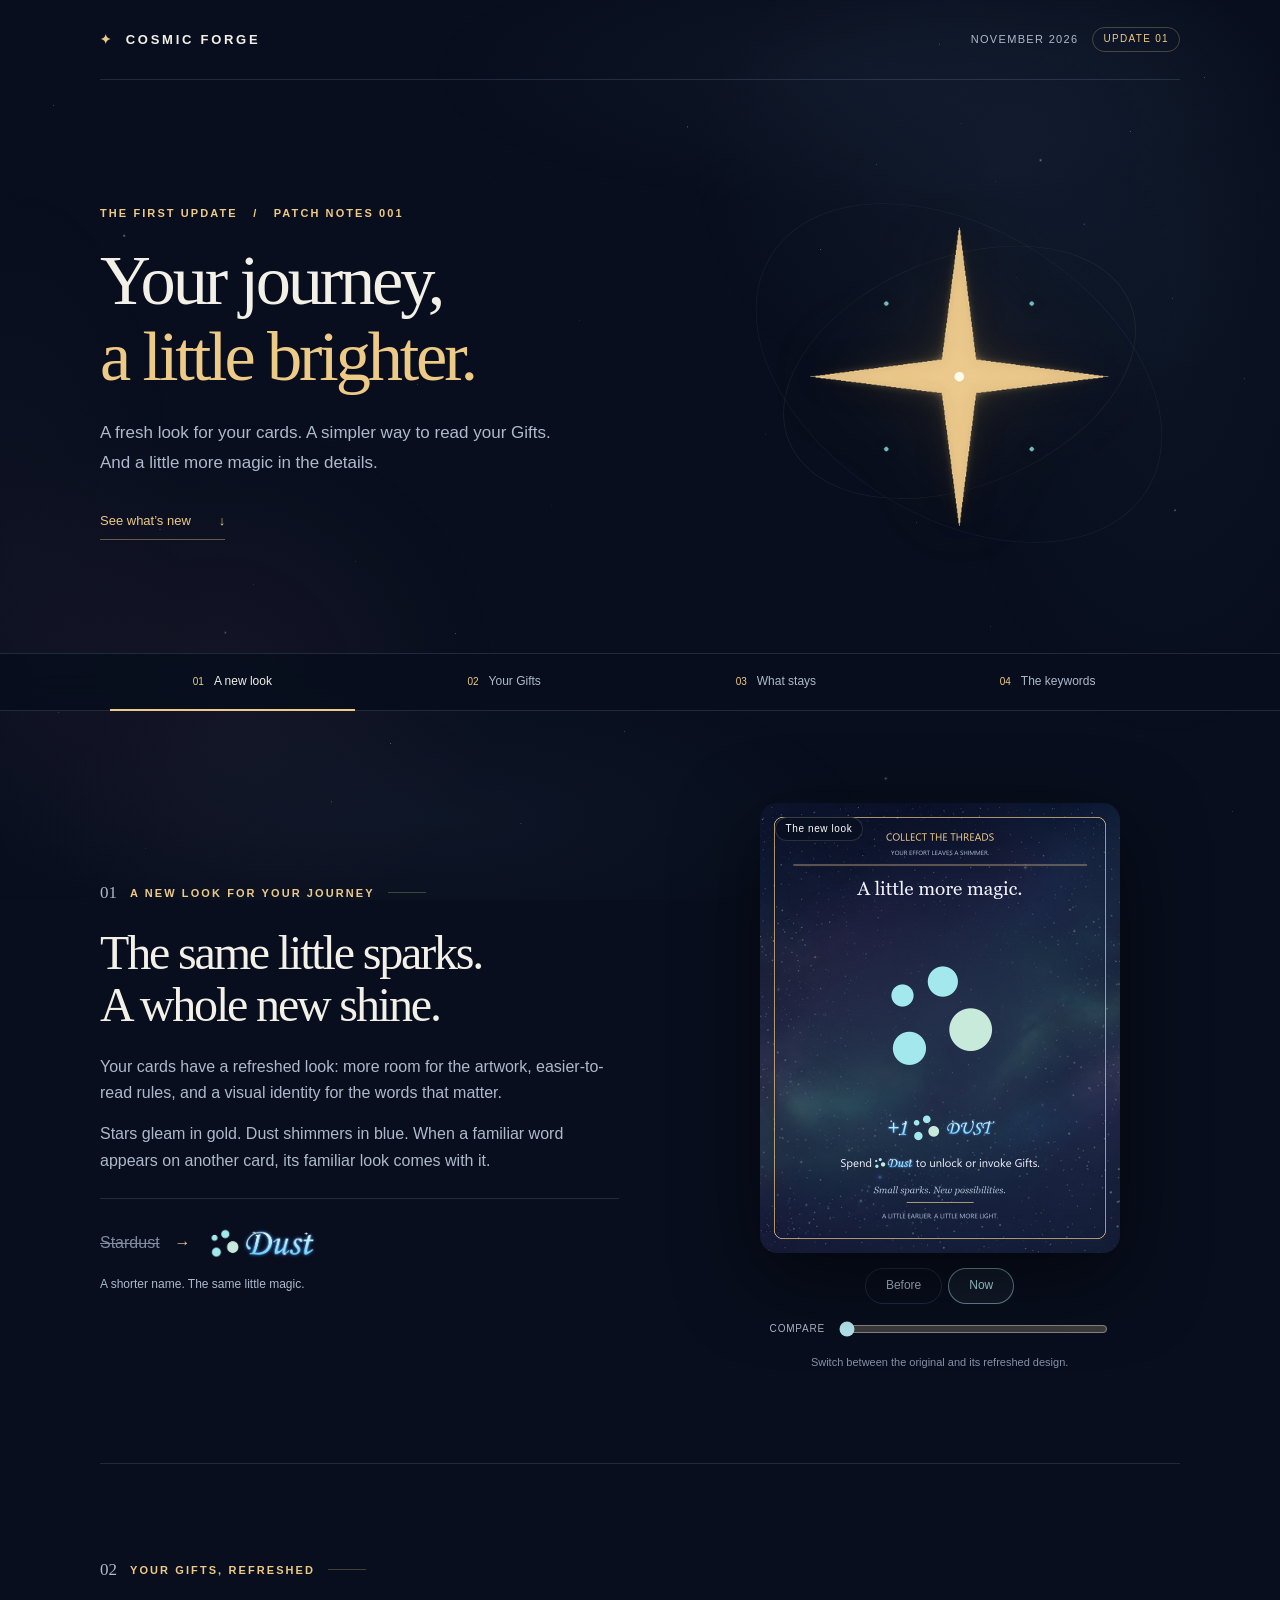
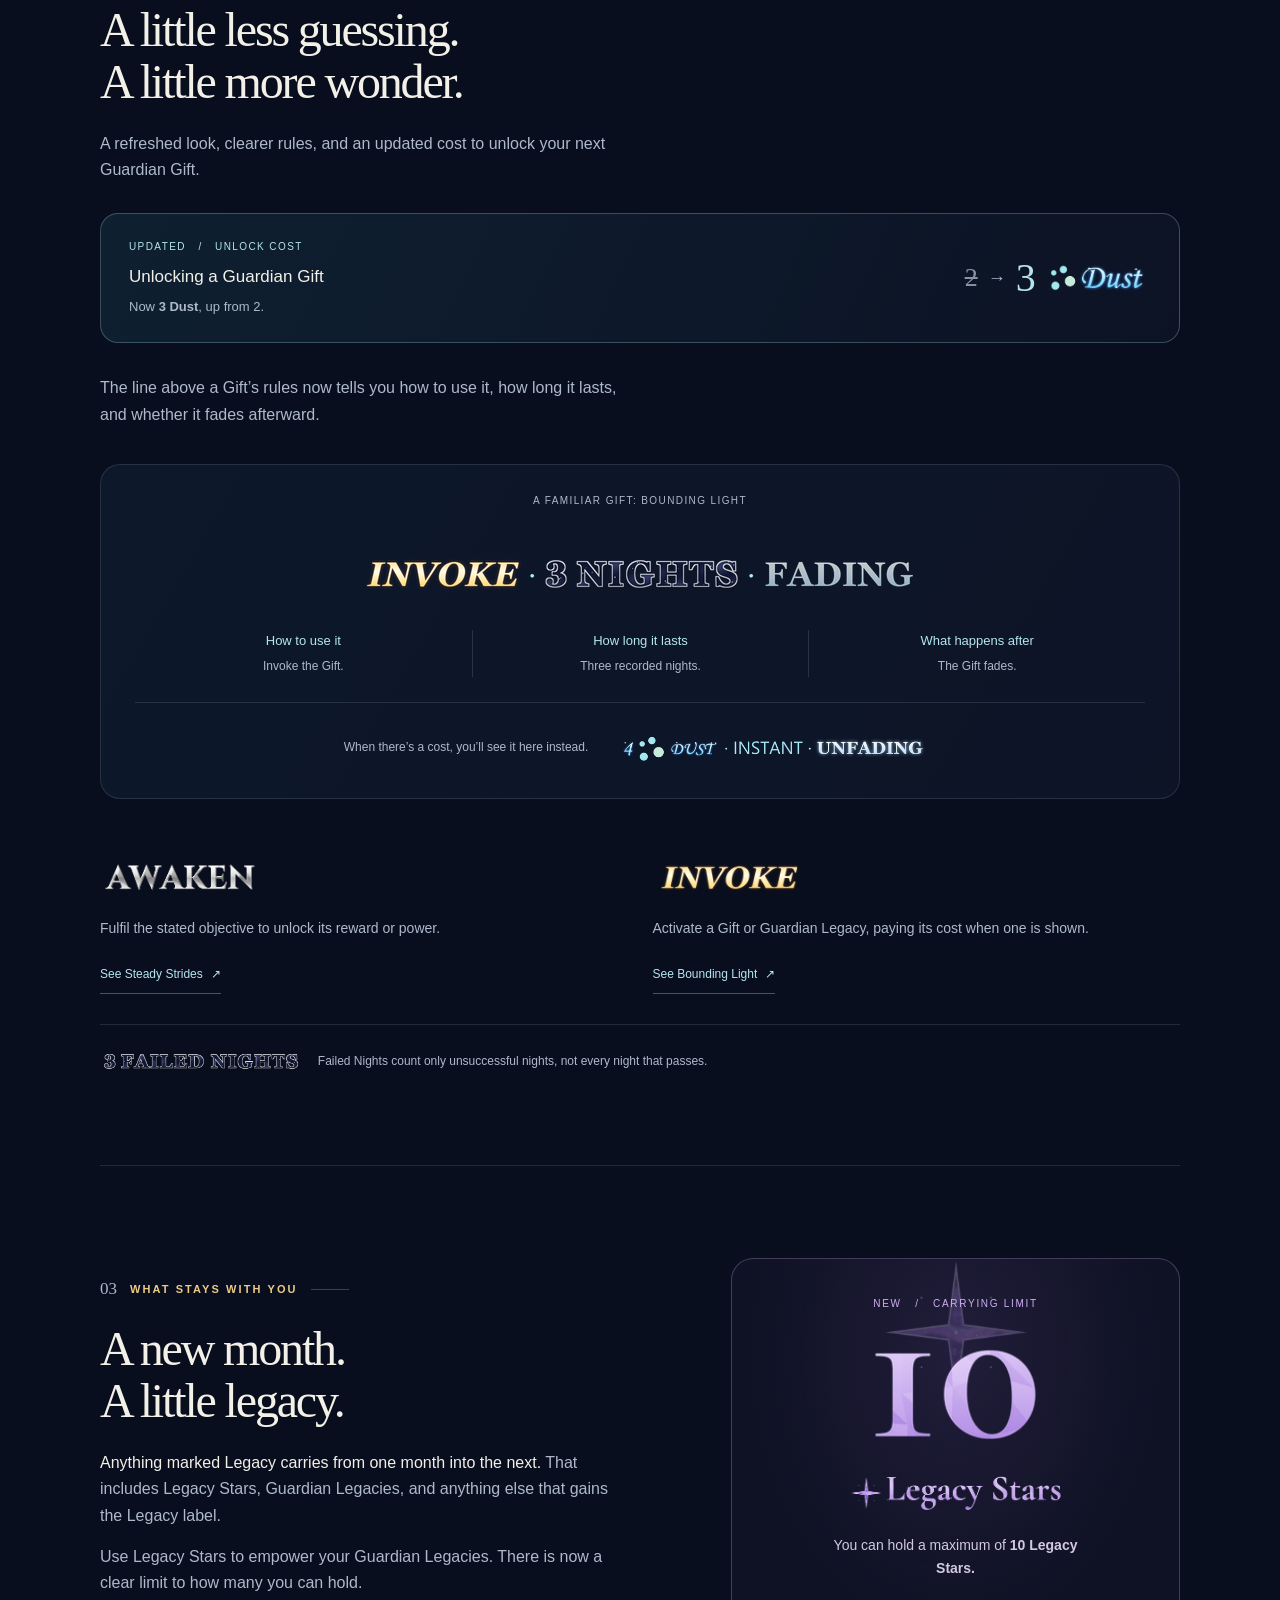
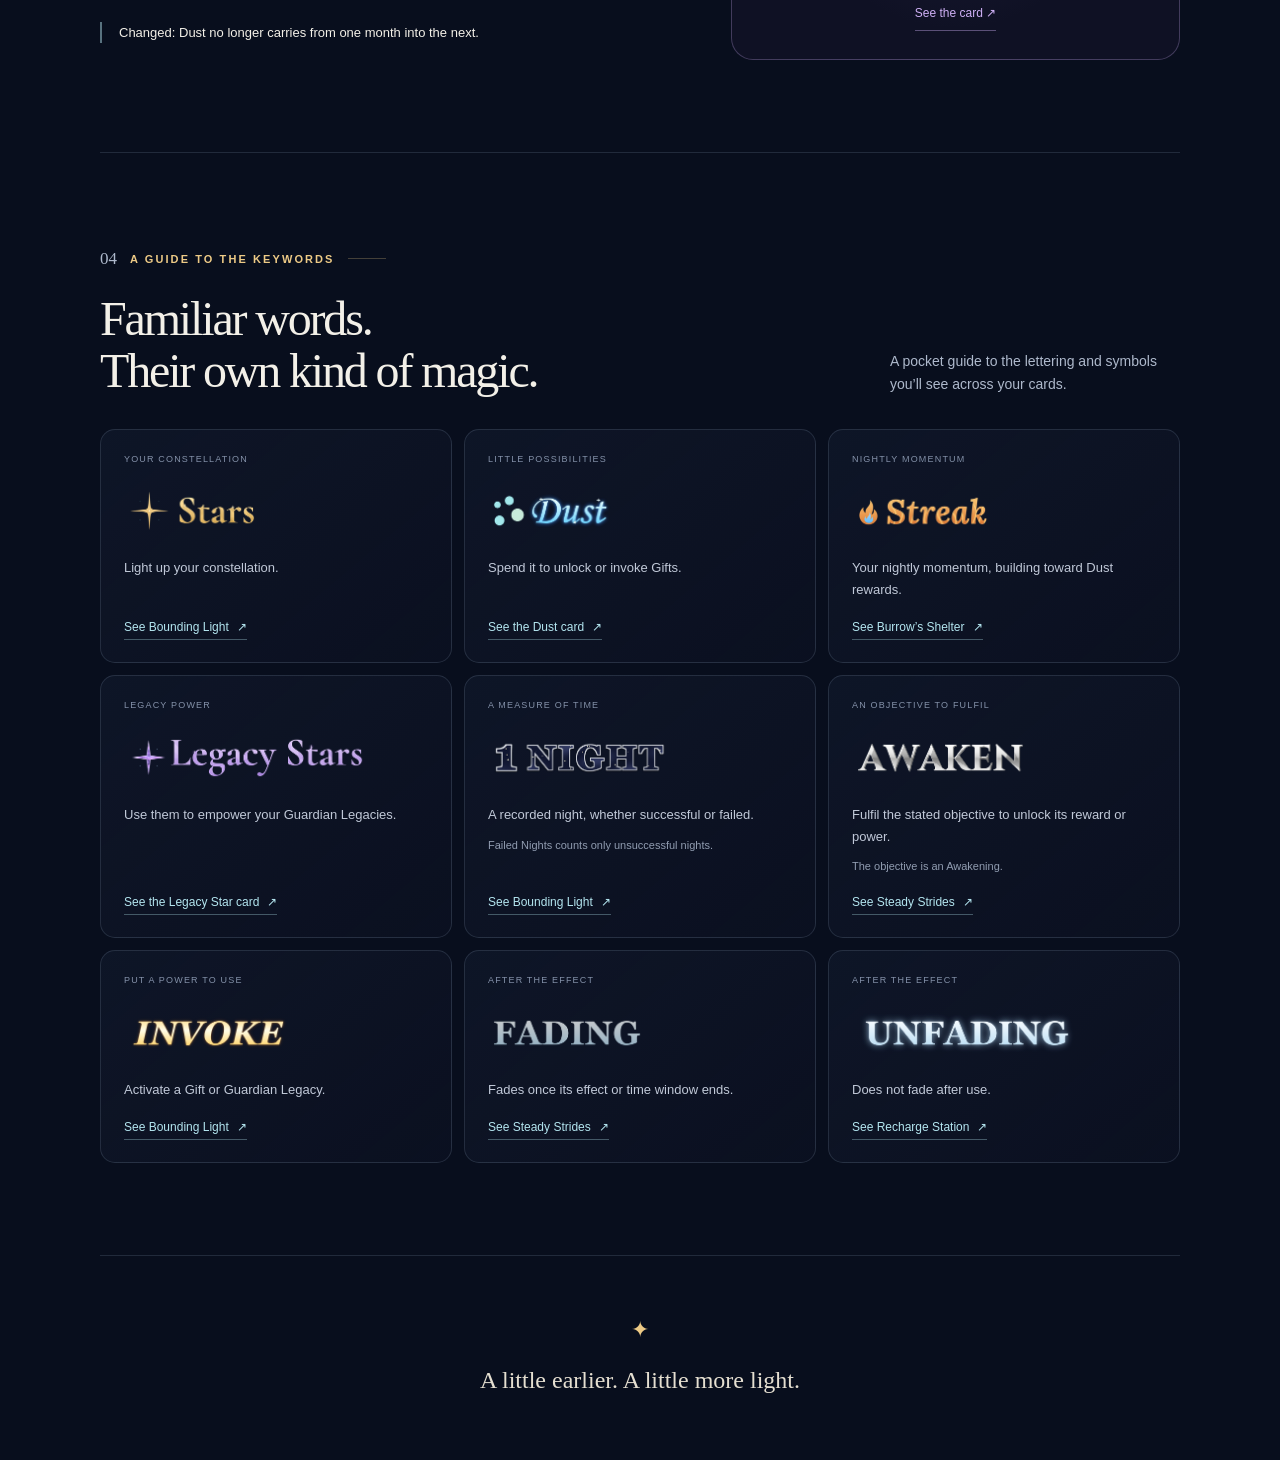
==== commit 6643ae2d: "Replace tiled skies and remove the 002 click reveal Co-authored-by: Copilot App <223556219+Copilot@u" ====
--- a/001/index.html
+++ b/001/index.html
@@ -5,10 +5,10 @@
   <meta name="viewport" content="width=device-width, initial-scale=1">
   <meta name="color-scheme" content="dark">
   <title>Cosmic Forge - The first update</title>
+  <link rel="stylesheet" href="../assets/sky.css">
   <style>
     :root{--bg:#080e1d;--ink:#f3f0e8;--muted:#aeb9cc;--gold:#edca86;--ice:#b4e6f0;--violet:#ceb0f5;--line:rgba(182,205,232,.15)}
     *{box-sizing:border-box}[hidden]{display:none!important}html{scroll-behavior:smooth;scroll-padding-top:96px}body{margin:0;background:var(--bg);color:var(--ink);font-family:"Segoe UI",Arial,sans-serif;font-size:16px;line-height:1.65}
-    body:before{content:"";position:fixed;inset:0;pointer-events:none;z-index:-1;background:radial-gradient(ellipse at 75% 8%,#26365077,transparent 42%),radial-gradient(ellipse at 10% 75%,#33264244,transparent 48%),radial-gradient(1px 1px at 13px 23px,#d2e4ff55 99%,transparent) 0 0/137px 169px,radial-gradient(1px 1px at 72px 93px,#d2e4ff30 99%,transparent) 0 0/211px 227px}
     a{color:inherit;text-decoration:none}button,input{font:inherit}button{cursor:pointer}button:focus-visible,a:focus-visible,input:focus-visible{outline:2px solid var(--ice);outline-offset:6px}button{color:inherit}img{display:block;max-width:100%;height:auto}
     .shell{width:min(1080px,calc(100% - 64px));margin:auto}.masthead{display:flex;align-items:center;justify-content:space-between;gap:16px;padding:27px 0;border-bottom:1px solid var(--line)}
     .brand{font-size:13px;letter-spacing:.21em;font-weight:600}.brand i{font-style:normal;color:var(--gold);margin-right:12px}.edition{display:flex;align-items:center;gap:14px;color:var(--muted);font-size:11px;letter-spacing:.12em}
--- a/assets/sky.css
+++ b/assets/sky.css
@@ -0,0 +1,64 @@
+body{isolation:isolate}
+body::before{
+  content:"";
+  position:fixed;
+  inset:0;
+  z-index:-1;
+  pointer-events:none;
+  background-image:
+    radial-gradient(2.2px 2.2px at 81.3% 17.8%,#d5e8ff9c 0%,#aecfff28 40%,transparent 100%),
+    radial-gradient(1.8px 1.8px at 17.6% 70.3%,#e3d1bc88 0%,#e3d1bc20 40%,transparent 100%),
+    radial-gradient(2.4px 2.4px at 69.2% 86.5%,#cce4ff8c 0%,#cce4ff20 35%,transparent 100%),
+    radial-gradient(1.7px 1.7px at 9.7% 26.2%,#d0dfff7a 0%,transparent 100%),
+    radial-gradient(1.4px 1.4px at 91.8% 56.7%,#dfe9ff70 0%,transparent 100%),
+    radial-gradient(.7px .7px at 4.2% 11.7%,#c4d8ef55 30%,transparent 100%),
+    radial-gradient(.5px .5px at 26.4% 6.3%,#cadff444 30%,transparent 100%),
+    radial-gradient(.9px .9px at 53.7% 14.1%,#cbd9ec65 20%,transparent 100%),
+    radial-gradient(.6px .6px at 94.1% 8.6%,#cbd9ec45 30%,transparent 100%),
+    radial-gradient(.8px .8px at 73.4% 4.9%,#d1d7e857 20%,transparent 100%),
+    radial-gradient(.5px .5px at 38.6% 20.4%,#c8d9f036 30%,transparent 100%),
+    radial-gradient(.7px .7px at 64.1% 27.7%,#d1ddeb50 30%,transparent 100%),
+    radial-gradient(.9px .9px at 84.7% 24.9%,#cbdffc68 20%,transparent 100%),
+    radial-gradient(.6px .6px at 77.8% 20.2%,#cadff450 30%,transparent 100%),
+    radial-gradient(.5px .5px at 79.4% 30.8%,#cadff433 30%,transparent 100%),
+    radial-gradient(.8px .8px at 88.3% 14.6%,#c8e0f95c 20%,transparent 100%),
+    radial-gradient(.5px .5px at 75.1% 13.7%,#c8e0f938 30%,transparent 100%),
+    radial-gradient(.6px .6px at 91.6% 33.2%,#cadff444 30%,transparent 100%),
+    radial-gradient(.7px .7px at 68.5% 18.3%,#cadff450 30%,transparent 100%),
+    radial-gradient(.8px .8px at 22.1% 31.8%,#cfd8e950 20%,transparent 100%),
+    radial-gradient(.5px .5px at 6.8% 45.4%,#c8d8ea40 30%,transparent 100%),
+    radial-gradient(.6px .6px at 45.3% 35.6%,#c8d8ea33 30%,transparent 100%),
+    radial-gradient(.8px .8px at 97.2% 42.1%,#ceddef58 20%,transparent 100%),
+    radial-gradient(.5px .5px at 59.8% 48.3%,#d4dfef29 30%,transparent 100%),
+    radial-gradient(.7px .7px at 32.6% 42.7%,#d2d5e33d 30%,transparent 100%),
+    radial-gradient(.6px .6px at 82.1% 45.9%,#c8daed44 30%,transparent 100%),
+    radial-gradient(.9px .9px at 12.5% 58.8%,#dccdd357 20%,transparent 100%),
+    radial-gradient(.6px .6px at 27.8% 62.4%,#d5cedb42 30%,transparent 100%),
+    radial-gradient(.5px .5px at 43.1% 56.2%,#cdd9ea2c 30%,transparent 100%),
+    radial-gradient(.7px .7px at 71.6% 58.1%,#ccdbee45 30%,transparent 100%),
+    radial-gradient(.5px .5px at 55.4% 66.7%,#cddbed32 30%,transparent 100%),
+    radial-gradient(.8px .8px at 4.6% 79.2%,#dcd0e357 20%,transparent 100%),
+    radial-gradient(.6px .6px at 23.3% 74.8%,#d8d2e846 30%,transparent 100%),
+    radial-gradient(.5px .5px at 14.2% 78.7%,#d9d0e838 30%,transparent 100%),
+    radial-gradient(.8px .8px at 30.5% 82.6%,#d1dbea5b 20%,transparent 100%),
+    radial-gradient(.6px .6px at 19.8% 64.9%,#d9d5e447 30%,transparent 100%),
+    radial-gradient(.5px .5px at 8.9% 68.1%,#d8d0e13b 30%,transparent 100%),
+    radial-gradient(.7px .7px at 35.6% 70.4%,#d2d8ec4b 30%,transparent 100%),
+    radial-gradient(.6px .6px at 48.8% 81.3%,#c7dcf047 30%,transparent 100%),
+    radial-gradient(.9px .9px at 88.7% 74.3%,#c8ddf567 20%,transparent 100%),
+    radial-gradient(.5px .5px at 77.4% 69.6%,#cbdbed38 30%,transparent 100%),
+    radial-gradient(.7px .7px at 61.3% 77.9%,#cadbed45 30%,transparent 100%),
+    radial-gradient(.6px .6px at 96.3% 90.2%,#cbd9ee49 30%,transparent 100%),
+    radial-gradient(.8px .8px at 82.6% 94.4%,#cddcf256 20%,transparent 100%),
+    radial-gradient(.5px .5px at 57.2% 96.8%,#ced8eb35 30%,transparent 100%),
+    radial-gradient(.7px .7px at 40.7% 91.5%,#d0d8e84a 30%,transparent 100%),
+    radial-gradient(.6px .6px at 11.4% 94.3%,#d9d0df4d 30%,transparent 100%),
+    radial-gradient(.8px .8px at 25.9% 89.1%,#cddbf057 20%,transparent 100%),
+    radial-gradient(ellipse 28% 34% at 78% 19%,#42608024,transparent 85%),
+    radial-gradient(ellipse 19% 49% at 91% 38%,#28415a20,transparent 90%),
+    radial-gradient(ellipse 38% 17% at 67% 8%,#3f55751c,transparent 88%),
+    radial-gradient(ellipse 26% 35% at 17% 76%,#60436324,transparent 84%),
+    radial-gradient(ellipse 36% 19% at 35% 91%,#344b6920,transparent 90%),
+    radial-gradient(ellipse 15% 47% at 1% 62%,#4037511a,transparent 88%);
+  background-repeat:no-repeat;
+}
